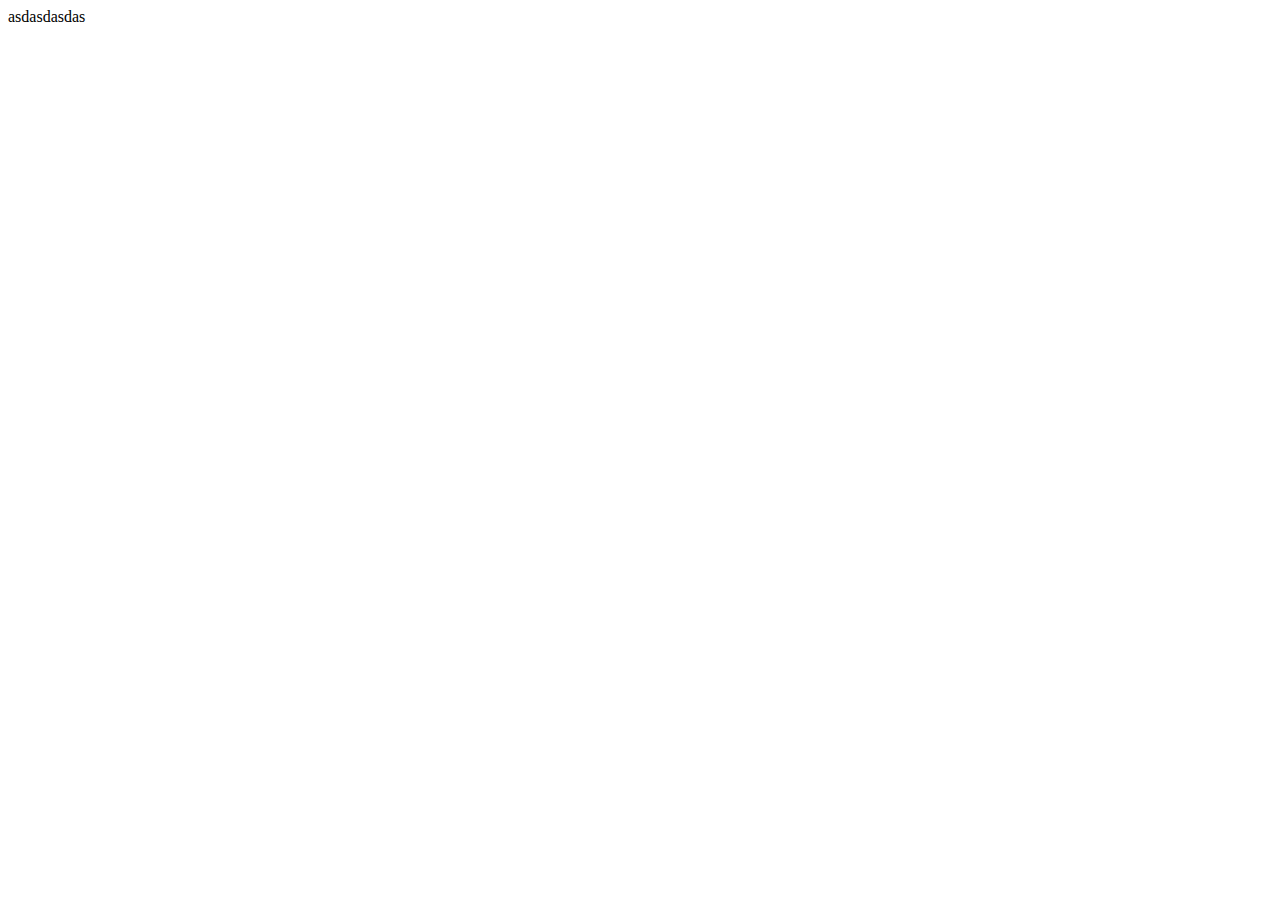
==== index.html @ 7785e39b "start" ====
<!DOCTYPE html>
<html lang="en">
<head>
    <meta charset="UTF-8">
    <meta name="viewport" content="width=device-width, initial-scale=1.0">
    <title>Document</title>
</head>
<body>
    asdasdasdas
</body>
</html>
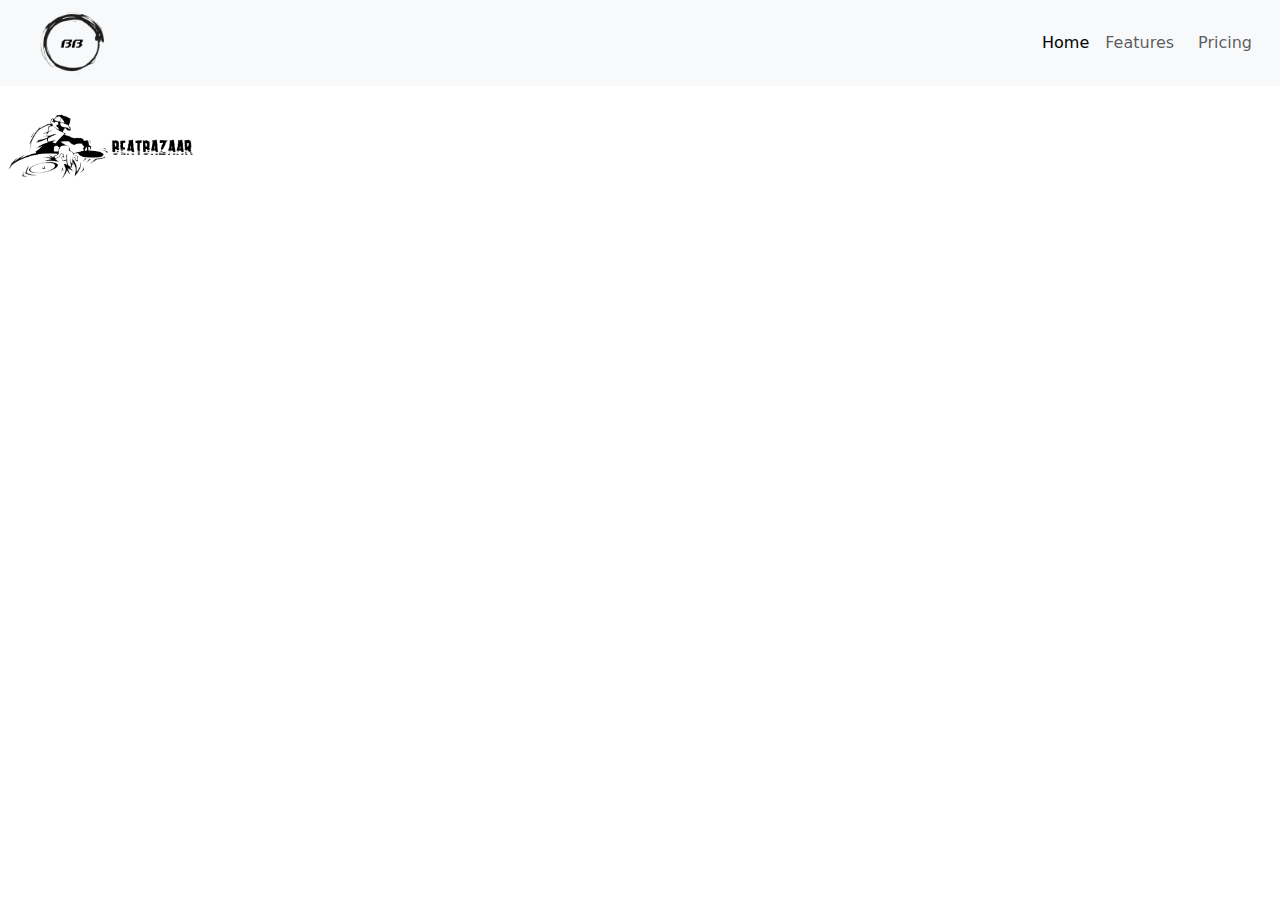
==== commit 06e94e9d: "Navbar and two pictures of logos imported into images_videos folder" ====
--- a/index.html
+++ b/index.html
@@ -1,11 +1,29 @@
-<!DOCTYPE html>
+<!doctype html>
 <html lang="en">
 <head>
-    <meta charset="UTF-8">
-    <meta name="viewport" content="width=device-width, initial-scale=1.0">
-    <title>Document</title>
+        <meta charset="utf-8">
+        <meta name="viewport" content="width=device-width, initial-scale=1">
+        <title>Bootstrap demo</title>
+        <link href="https://cdn.jsdelivr.net/npm/bootstrap@5.3.3/dist/css/bootstrap.min.css" rel="stylesheet" integrity="sha384-QWTKZyjpPEjISv5WaRU9OFeRpok6YctnYmDr5pNlyT2bRjXh0JMhjY6hW+ALEwIH" crossorigin="anonymous">
 </head>
 <body>
-    asdasdasdas
+        <nav class="navbar navbar-expand-lg bg-body-tertiary">
+                <div class="container-fluid">
+                    <span class="navbar-text">
+                    </span>
+                    <img src="images_videos/BB_Logo.png" class="" alt="The shortened version of the BeatBazaar logo" width="120" height="70">
+                    <div class="collapse navbar-collapse" id="navbarText">
+                        <ul class="navbar-nav ms-auto mb-2 mb-lg-0">
+                            <a class="nav-link active" aria-current="page" href="#">Home</a>
+                            <a class="nav-link" href="#">Features</a>
+                            <a class="nav-link me-2 ms-2" href="#">Pricing</a>
+                        </ul>
+                    </div>
+                </div>
+            </nav>
+
+            <img src="images_videos/BeatBazaar_Logo.png" alt="The original logo of BeatBazaar" width="200" class="m-0">
+
+        <script src="https://cdn.jsdelivr.net/npm/bootstrap@5.3.3/dist/js/bootstrap.bundle.min.js" integrity="sha384-YvpcrYf0tY3lHB60NNkmXc5s9fDVZLESaAA55NDzOxhy9GkcIdslK1eN7N6jIeHz" crossorigin="anonymous"></script>
 </body>
 </html>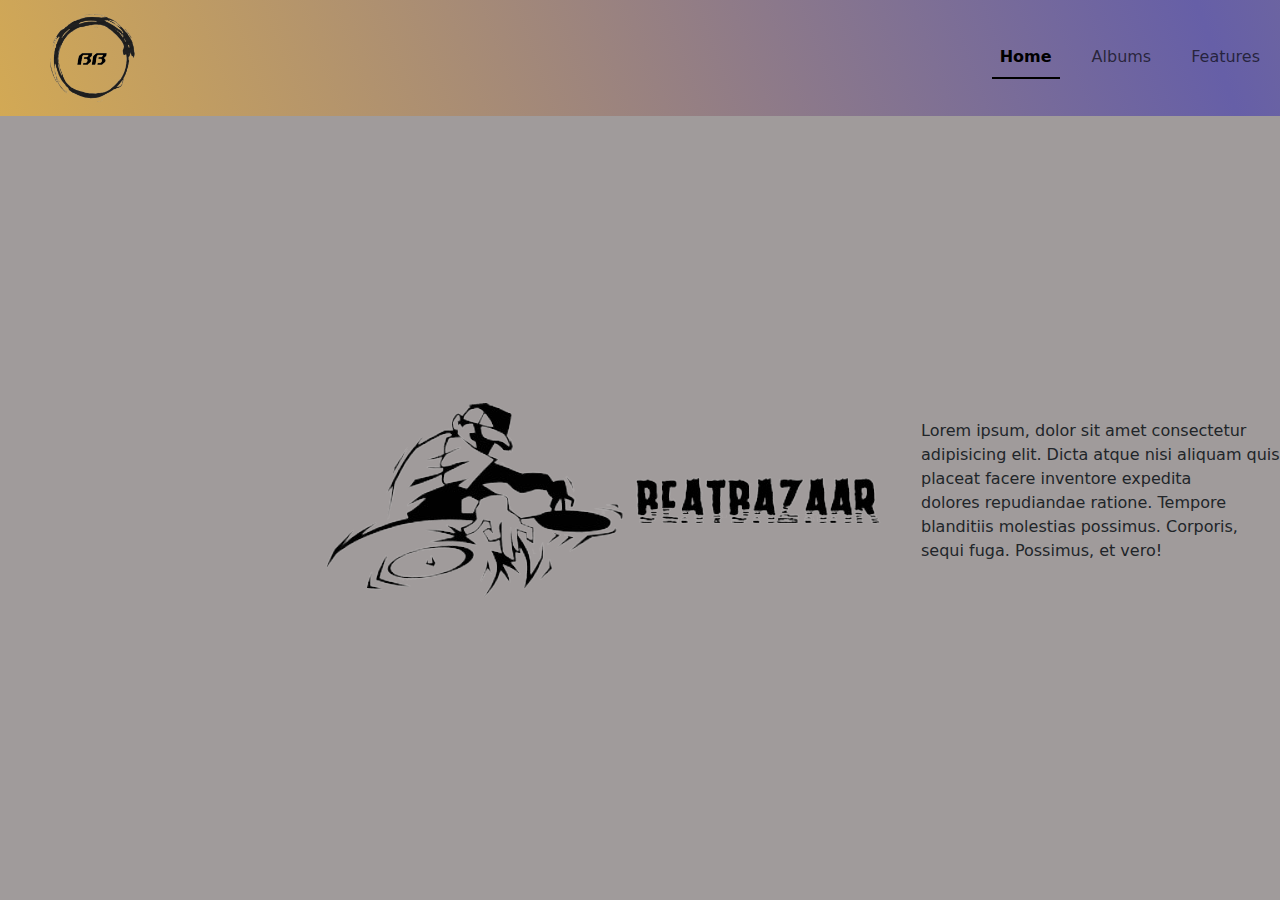
==== commit 26604fc2: "dropdown button added" ====
--- a/index.html
+++ b/index.html
@@ -1,29 +1,35 @@
 <!doctype html>
-<html lang="en">
+<html lang="hu">
 <head>
         <meta charset="utf-8">
         <meta name="viewport" content="width=device-width, initial-scale=1">
         <title>Bootstrap demo</title>
         <link href="https://cdn.jsdelivr.net/npm/bootstrap@5.3.3/dist/css/bootstrap.min.css" rel="stylesheet" integrity="sha384-QWTKZyjpPEjISv5WaRU9OFeRpok6YctnYmDr5pNlyT2bRjXh0JMhjY6hW+ALEwIH" crossorigin="anonymous">
-</head>
+        <link rel="stylesheet" href="style.css">
+    </head>
 <body>
-        <nav class="navbar navbar-expand-lg bg-body-tertiary">
-                <div class="container-fluid">
+        <nav class="navbar background navbar-expand-lg bg-body-tertiary">
+                <div class="container-fluid ">
                     <span class="navbar-text">
                     </span>
-                    <img src="images_videos/BB_Logo.png" class="" alt="The shortened version of the BeatBazaar logo" width="120" height="70">
+                    <a href="index.html"><img src="images_videos/BB_Logo.png" class="" alt="The shortened version of the BeatBazaar logo" width="160" height="100"></a>
                     <div class="collapse navbar-collapse" id="navbarText">
-                        <ul class="navbar-nav ms-auto mb-2 mb-lg-0">
-                            <a class="nav-link active" aria-current="page" href="#">Home</a>
+                        <ul class=" nav-underline navbar-nav ms-auto mb-2 mb-lg-0">
+                            <a class="nav-link active " aria-current="page" href="#">Home</a>
+                            <a class="nav-link me-2 ms-2" href="albums.html">Albums</a>
                             <a class="nav-link" href="#">Features</a>
-                            <a class="nav-link me-2 ms-2" href="#">Pricing</a>
                         </ul>
                     </div>
                 </div>
             </nav>
+            
+            <div class="image-text-container">
+                <img class="Big_Logo" src="images_videos/BeatBazaar_Logo.png" alt="The original Logo of BeatBazaar">
+                <p>Lorem ipsum, dolor sit amet consectetur adipisicing elit. Dicta atque nisi aliquam quis placeat facere inventore expedita <br>dolores repudiandae ratione. Tempore blanditiis molestias possimus. Corporis, sequi fuga. Possimus, et vero!</p>
+            </div>
 
-            <img src="images_videos/BeatBazaar_Logo.png" alt="The original logo of BeatBazaar" width="200" class="m-0">
-
+                <div>
+            </div>
         <script src="https://cdn.jsdelivr.net/npm/bootstrap@5.3.3/dist/js/bootstrap.bundle.min.js" integrity="sha384-YvpcrYf0tY3lHB60NNkmXc5s9fDVZLESaAA55NDzOxhy9GkcIdslK1eN7N6jIeHz" crossorigin="anonymous"></script>
 </body>
 </html>--- a/style.css
+++ b/style.css
@@ -0,0 +1,48 @@
+.background {
+    height: auto;
+    width: auto;
+    background: linear-gradient(70deg, #daae4f, #665fa7, #bdaa4f, #665fa7);
+    background-size: 300% 300%;
+    animation: color 12s ease-in-out infinite;
+}
+
+@keyframes color {
+    0% {
+        background-position: 0 50%;
+    }
+    50% {
+        background-position: 100% 50%;
+    }
+    0% {
+        background-position: 0 50%;
+    }
+}
+
+body {
+    background-color:#a09b9b;
+    height: 100vh;
+}
+
+.image-text-container {
+    display: flex;
+    align-items: center; 
+    margin-top: 200px;/* if you want to align them vertically */
+    margin-left: 300px;
+}
+
+
+.Big_Logo {
+    margin-right: 20px; /* if you want some space between the image and the text */
+}
+
+#background-video {
+    width: 100vw;
+    height: 100vh;
+    object-fit: cover;
+    position: fixed;
+    left: 0;
+    right: 0;
+    top: 0;
+    bottom: 0;
+    z-index: -1;
+}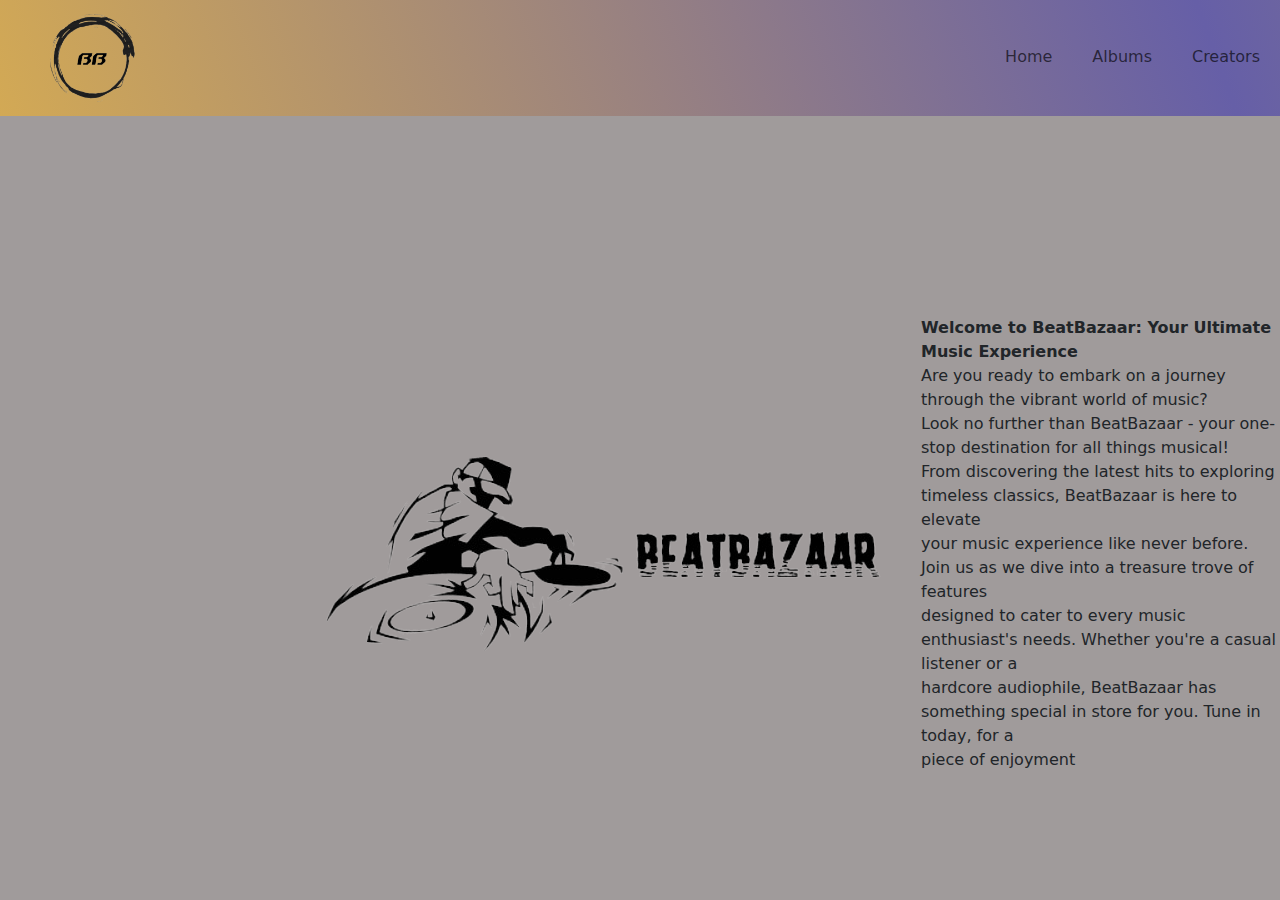
==== commit 6821f958: "Merge branch 'main' of https://github.com/farkasadamattila/python_csapatmunka" ====
--- a/index.html
+++ b/index.html
@@ -1,13 +1,13 @@
 <!doctype html>
 <html lang="hu">
 <head>
-        <meta charset="utf-8">
-        <meta name="viewport" content="width=device-width, initial-scale=1">
-        <title>Bootstrap demo</title>
-        <link href="https://cdn.jsdelivr.net/npm/bootstrap@5.3.3/dist/css/bootstrap.min.css" rel="stylesheet" integrity="sha384-QWTKZyjpPEjISv5WaRU9OFeRpok6YctnYmDr5pNlyT2bRjXh0JMhjY6hW+ALEwIH" crossorigin="anonymous">
+    <meta charset="utf-8">
+    <meta name="viewport" content="width=device-width, initial-scale=1">
+    <title>Bootstrap demo</title>
+    <link href="https://cdn.jsdelivr.net/npm/bootstrap@5.3.3/dist/css/bootstrap.min.css" rel="stylesheet" integrity="sha384-QWTKZyjpPEjISv5WaRU9OFeRpok6YctnYmDr5pNlyT2bRjXh0JMhjY6hW+ALEwIH" crossorigin="anonymous">
         <link rel="stylesheet" href="style.css">
     </head>
-<body>
+<body >
         <nav class="navbar background navbar-expand-lg bg-body-tertiary">
                 <div class="container-fluid ">
                     <span class="navbar-text">
@@ -15,9 +15,9 @@
                     <a href="index.html"><img src="images_videos/BB_Logo.png" class="" alt="The shortened version of the BeatBazaar logo" width="160" height="100"></a>
                     <div class="collapse navbar-collapse" id="navbarText">
                         <ul class=" nav-underline navbar-nav ms-auto mb-2 mb-lg-0">
-                            <a class="nav-link active " aria-current="page" href="#">Home</a>
+                            <a class="nav-link  " aria-current="page" href="index.html">Home</a>
                             <a class="nav-link me-2 ms-2" href="albums.html">Albums</a>
-                            <a class="nav-link" href="#">Features</a>
+                            <a class="nav-link" href="creators.html">Creators</a>
                         </ul>
                     </div>
                 </div>
@@ -25,11 +25,15 @@
             
             <div class="image-text-container">
                 <img class="Big_Logo" src="images_videos/BeatBazaar_Logo.png" alt="The original Logo of BeatBazaar">
-                <p>Lorem ipsum, dolor sit amet consectetur adipisicing elit. Dicta atque nisi aliquam quis placeat facere inventore expedita <br>dolores repudiandae ratione. Tempore blanditiis molestias possimus. Corporis, sequi fuga. Possimus, et vero!</p>
+                <p>
+                    <strong>Welcome to BeatBazaar: Your Ultimate Music Experience</strong> <br>      
+                Are you ready to embark on a journey through the vibrant world of music? <br> Look no further than BeatBazaar - your one-stop destination for all things musical! <br> From discovering the latest hits to exploring timeless classics, BeatBazaar is here to elevate <br> your music experience like never before.
+                Join us as we dive into a treasure trove of features <br> designed to cater to every music enthusiast's needs. Whether you're a casual listener or a <br> hardcore audiophile, BeatBazaar has something special in store for you. Tune in today, for a <br> piece of enjoyment</p>
             </div>
 
                 <div>
             </div>
-        <script src="https://cdn.jsdelivr.net/npm/bootstrap@5.3.3/dist/js/bootstrap.bundle.min.js" integrity="sha384-YvpcrYf0tY3lHB60NNkmXc5s9fDVZLESaAA55NDzOxhy9GkcIdslK1eN7N6jIeHz" crossorigin="anonymous"></script>
-</body>
+        <script src="https://cdn.jsdelivr.net/npm/bootstrap@5.3.3/dist/js/bootstrap.bundle.min.js" integrity="sha384-YvpcrYf0tY3lHB60NNkmXc5s9fDVZLESaAA55NDzOxhy9GkcIdslK1eN7N6jIeHz" crossorigin="anonymous"></script>    
+    </body>
+
 </html>--- a/style.css
+++ b/style.css
@@ -45,4 +45,8 @@
     top: 0;
     bottom: 0;
     z-index: -1;
+}
+
+.padding {
+    padding-top: 150px;
 }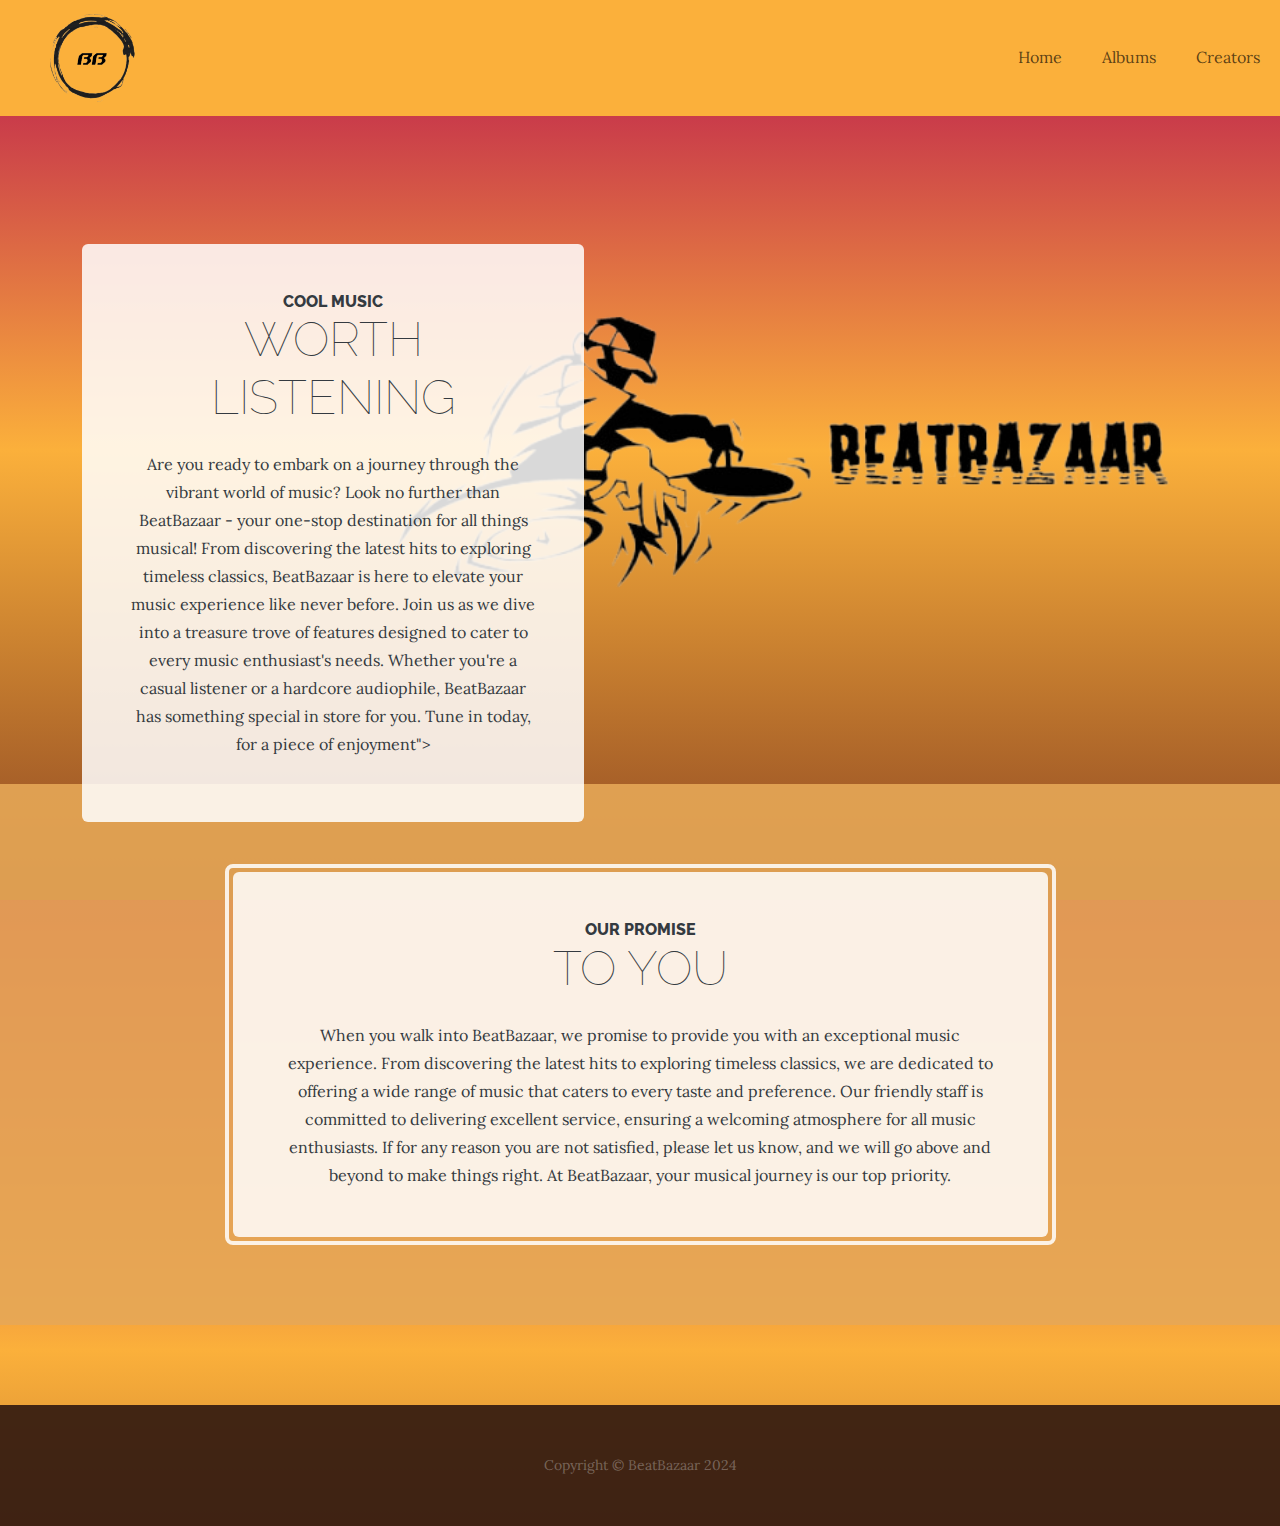
==== commit c12a50d5: "#8 Html and css file modification" ====
--- a/index.html
+++ b/index.html
@@ -1,39 +1,65 @@
-<!doctype html>
-<html lang="hu">
+<!DOCTYPE html>
+<html data-bs-theme="light" lang="en">
+
 <head>
     <meta charset="utf-8">
-    <meta name="viewport" content="width=device-width, initial-scale=1">
-    <title>Bootstrap demo</title>
-    <link href="https://cdn.jsdelivr.net/npm/bootstrap@5.3.3/dist/css/bootstrap.min.css" rel="stylesheet" integrity="sha384-QWTKZyjpPEjISv5WaRU9OFeRpok6YctnYmDr5pNlyT2bRjXh0JMhjY6hW+ALEwIH" crossorigin="anonymous">
-        <link rel="stylesheet" href="style.css">
-    </head>
-<body >
-        <nav class="navbar background navbar-expand-lg bg-body-tertiary">
-                <div class="container-fluid ">
-                    <span class="navbar-text">
-                    </span>
-                    <a href="index.html"><img src="images_videos/BB_Logo.png" class="" alt="The shortened version of the BeatBazaar logo" width="160" height="100"></a>
-                    <div class="collapse navbar-collapse" id="navbarText">
-                        <ul class=" nav-underline navbar-nav ms-auto mb-2 mb-lg-0">
-                            <a class="nav-link  " aria-current="page" href="index.html">Home</a>
-                            <a class="nav-link me-2 ms-2" href="albums.html">Albums</a>
-                            <a class="nav-link" href="creators.html">Creators</a>
-                        </ul>
+    <meta name="viewport" content="width=device-width, initial-scale=1.0, shrink-to-fit=no">
+    <title>Home - BeatBazaar</title>
+    <meta name="description" content="Welcome to BeatBazaar: Your Ultimate Music Experience
+">
+    <link rel="stylesheet" href="assets/bootstrap/css/bootstrap.min.css">
+    <link rel="stylesheet" href="https://fonts.googleapis.com/css?family=Raleway:100,100i,200,200i,300,300i,400,400i,500,500i,600,600i,700,700i,800,800i,900,900i&amp;display=swap">
+    <link rel="stylesheet" href="https://fonts.googleapis.com/css?family=Lora:400,400i,700,700i&amp;display=swap">
+    <link rel="stylesheet" href="style.css">
+</head>
+
+<body>
+    <nav class="navbar background navbar-expand-lg bg-body-tertiary">
+        <div class="container-fluid ">
+            <span class="navbar-text">
+            </span>
+            <a href="index.html"><img src="images_videos/BB_Logo.png" class=""
+                    alt="The shortened version of the BeatBazaar logo" width="160" height="100"></a>
+            <div class="collapse navbar-collapse" id="navbarText">
+                <ul class=" nav-underline navbar-nav ms-auto mb-2 mb-lg-0">
+                    <a class="nav-link  " aria-current="page" href="index.html">Home</a>
+                    <a class="nav-link me-2 ms-2" href="albums.html">Albums</a>
+                    <a class="nav-link" href="creators.html">Creators</a>
+                </ul>
+            </div>
+        </div>
+    </nav>
+    <section class="page-section clearfix">
+        <div class="container">
+            <div class="intro"><img class="img-fluid intro-img mb-3 mb-lg-0 rounded" src="images_videos/BeatBazaar_Logo.png">
+                <div class="text-center intro-text p-5 rounded bg-faded">
+                    <h2 class="section-heading mb-4"><span class="section-heading-upper">Cool Music</span><span class="section-heading-lower">Worth Listening</span></h2>
+                    <p class="mb-3">Are you ready to embark on a journey through the vibrant world of music?  Look no further than
+                        BeatBazaar - your one-stop destination for all things musical!  From discovering the latest hits to exploring timeless classics, BeatBazaar is here to elevate your music experience like never before.
+                        Join us as we dive into a treasure trove of features  designed to cater to every music enthusiast's needs. Whether you're a casual listener or a hardcore audiophile, BeatBazaar has something special in store for you. Tune in today, for a  piece of enjoyment"></p>
+                </div>
+            </div>
+        </div>
+    </section>
+    <section class="page-section cta">
+        <div class="container">
+            <div class="row">
+                <div class="col-xl-9 mx-auto">
+                    <div class="text-center cta-inner rounded">
+                        <h2 class="section-heading mb-4"><span class="section-heading-upper">Our Promise</span><span class="section-heading-lower">To You</span></h2>
+                        <p class="mb-0">When you walk into BeatBazaar, we promise to provide you with an exceptional music experience. From discovering the latest hits to exploring timeless classics, we are dedicated to offering a wide range of music that caters to every taste and preference. Our friendly staff is committed to delivering excellent service, ensuring a welcoming atmosphere for all music enthusiasts. If for any reason you are not satisfied, please let us know, and we will go above and beyond to make things right. At BeatBazaar, your musical journey is our top priority.</p>
                     </div>
                 </div>
-            </nav>
-            
-            <div class="image-text-container">
-                <img class="Big_Logo" src="images_videos/BeatBazaar_Logo.png" alt="The original Logo of BeatBazaar">
-                <p>
-                    <strong>Welcome to BeatBazaar: Your Ultimate Music Experience</strong> <br>      
-                Are you ready to embark on a journey through the vibrant world of music? <br> Look no further than BeatBazaar - your one-stop destination for all things musical! <br> From discovering the latest hits to exploring timeless classics, BeatBazaar is here to elevate <br> your music experience like never before.
-                Join us as we dive into a treasure trove of features <br> designed to cater to every music enthusiast's needs. Whether you're a casual listener or a <br> hardcore audiophile, BeatBazaar has something special in store for you. Tune in today, for a <br> piece of enjoyment</p>
             </div>
-
-                <div>
-            </div>
-        <script src="https://cdn.jsdelivr.net/npm/bootstrap@5.3.3/dist/js/bootstrap.bundle.min.js" integrity="sha384-YvpcrYf0tY3lHB60NNkmXc5s9fDVZLESaAA55NDzOxhy9GkcIdslK1eN7N6jIeHz" crossorigin="anonymous"></script>    
-    </body>
+        </div>
+    </section>
+    <footer class="text-center footer text-faded py-5">
+        <div class="container">
+            <p class="m-0 small">Copyright&nbsp;©&nbsp;BeatBazaar 2024</p>
+        </div>
+    </footer>
+    <script src="assets/bootstrap/js/bootstrap.min.js"></script>
+    <script src="assets/js/current-day.js"></script>
+</body>
 
 </html>--- a/style.css
+++ b/style.css
@@ -1,25 +1,13 @@
 .background {
     height: auto;
     width: auto;
-    background: linear-gradient(70deg, #daae4f, #665fa7, #bdaa4f, #665fa7);
-    background-size: 300% 300%;
-    animation: color 12s ease-in-out infinite;
+    background:linear-gradient( #FBB03B, #FBB03B, #FBB03B);
 }
 
-@keyframes color {
-    0% {
-        background-position: 0 50%;
-    }
-    50% {
-        background-position: 100% 50%;
-    }
-    0% {
-        background-position: 0 50%;
-    }
-}
+
 
 body {
-    background-color:#a09b9b;
+    background: linear-gradient(#b8134f, #FBB03B, #8b4522);
     height: 100vh;
 }
 
@@ -48,5 +36,5 @@
 }
 
 .padding {
-    padding-top: 150px;
+    padding-top: 75px;
 }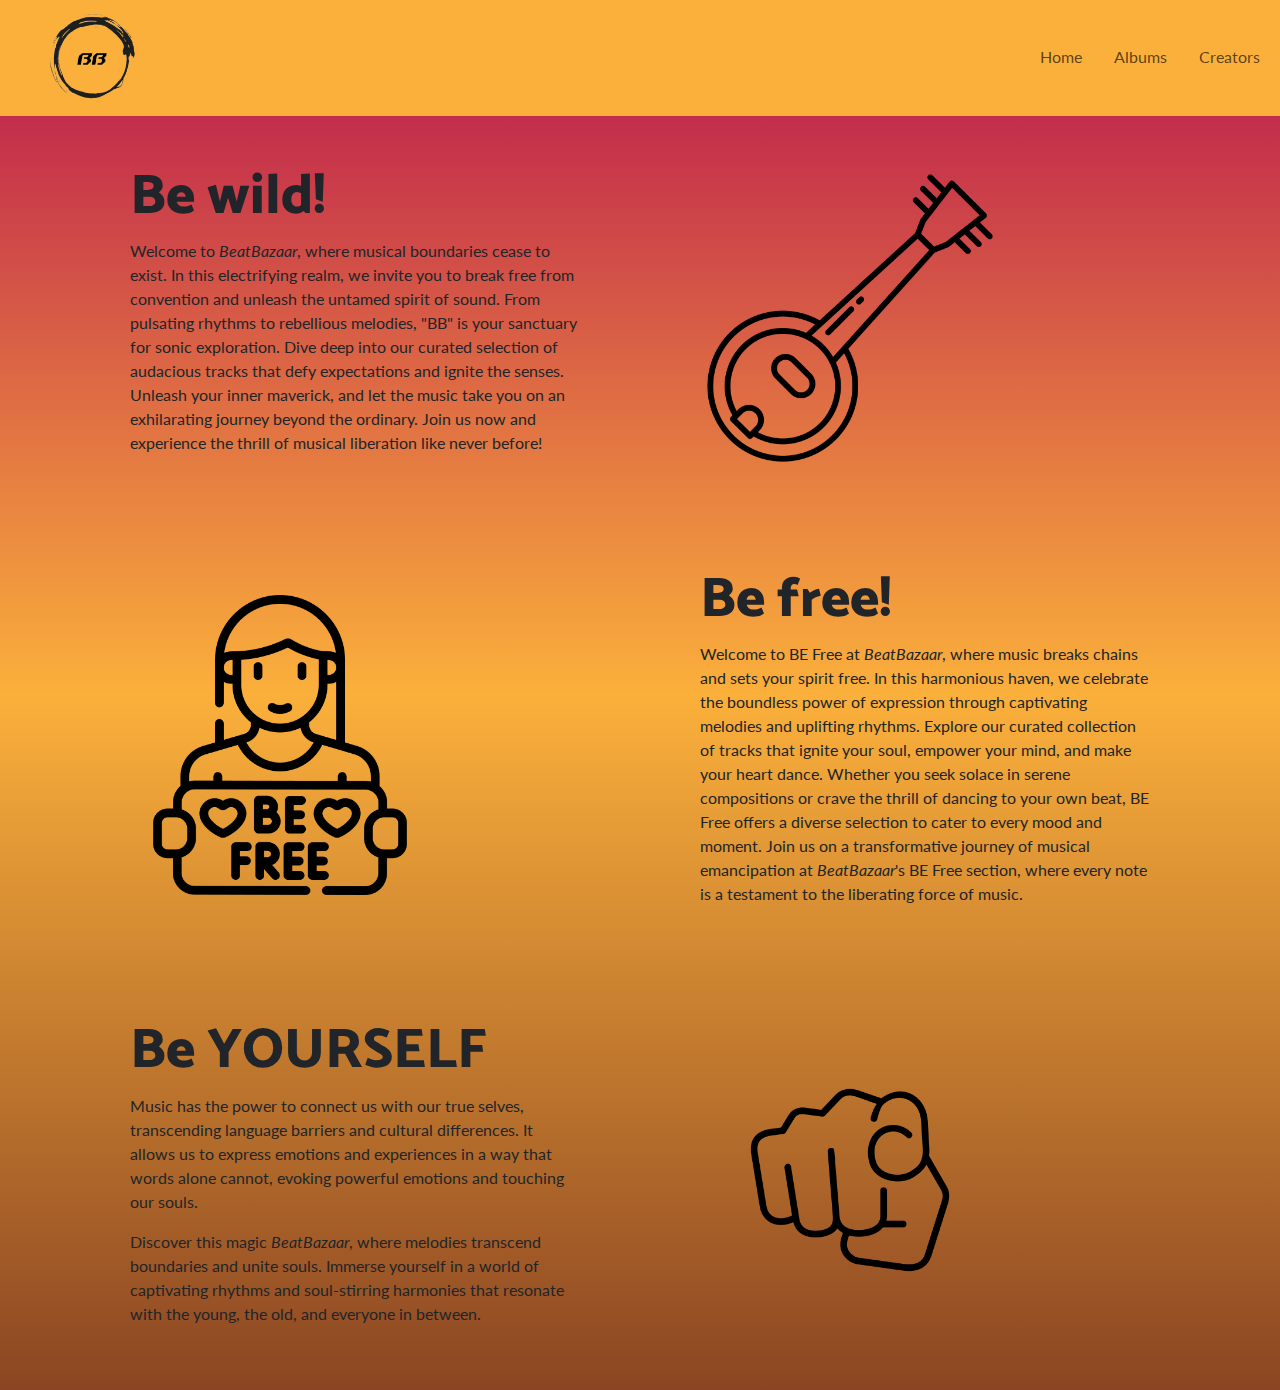
==== commit 21c91f25: "#8 tons of improvements in the index.html file(sections,texts,icon,etc.)" ====
--- a/index.html
+++ b/index.html
@@ -4,62 +4,74 @@
 <head>
     <meta charset="utf-8">
     <meta name="viewport" content="width=device-width, initial-scale=1.0, shrink-to-fit=no">
-    <title>Home - BeatBazaar</title>
-    <meta name="description" content="Welcome to BeatBazaar: Your Ultimate Music Experience
-">
+    <title>BB - Unleash the Power of Music</title>
     <link rel="stylesheet" href="assets/bootstrap/css/bootstrap.min.css">
-    <link rel="stylesheet" href="https://fonts.googleapis.com/css?family=Raleway:100,100i,200,200i,300,300i,400,400i,500,500i,600,600i,700,700i,800,800i,900,900i&amp;display=swap">
-    <link rel="stylesheet" href="https://fonts.googleapis.com/css?family=Lora:400,400i,700,700i&amp;display=swap">
+    <!-- <link rel="stylesheet" href="https://fonts.googleapis.com/css?family=Catamaran:100,200,300,400,500,600,700,800,900&amp;display=swap">
+    <link rel="stylesheet" href="https://fonts.googleapis.com/css?family=Lato:100,100i,300,300i,400,400i,700,700i,900,900i&amp;display=swap"> -->
     <link rel="stylesheet" href="style.css">
 </head>
 
 <body>
-    <nav class="navbar background navbar-expand-lg bg-body-tertiary">
-        <div class="container-fluid ">
-            <span class="navbar-text">
-            </span>
-            <a href="index.html"><img src="images_videos/BB_Logo.png" class=""
-                    alt="The shortened version of the BeatBazaar logo" width="160" height="100"></a>
-            <div class="collapse navbar-collapse" id="navbarText">
-                <ul class=" nav-underline navbar-nav ms-auto mb-2 mb-lg-0">
-                    <a class="nav-link  " aria-current="page" href="index.html">Home</a>
-                    <a class="nav-link me-2 ms-2" href="albums.html">Albums</a>
-                    <a class="nav-link" href="creators.html">Creators</a>
+    <nav class=" navbar navbar-expand-lg background bg-body-tertiary">
+        <div class="container-fluid">
+            <a class="" href="index.html"><img src="images_videos/BB_Logo.png" height="100" alt="The shortened version of the BeatBazaar logo" width="160"></a>
+            <button data-bs-toggle="collapse" class="navbar-toggler" data-bs-target="#navbarResponsive"><span class="visually-hidden">Toggle navigation</span><span class="navbar-toggler-icon"></span></button>
+            <div class="collapse navbar-collapse" id="navbarResponsive">
+                <ul class="navbar-nav ms-auto nav-underline ms-auto mb-0 mb-lg-0">
+                    <li class="nav-item"><a class="nav-link" href="index.html">Home</a></li>
+                    <li class="nav-item"><a class="nav-link" href="albums.html">Albums</a></li>
+                    <li class="nav-item"><a class="nav-link" href="creators.html">Creators</a></li>
                 </ul>
             </div>
         </div>
     </nav>
-    <section class="page-section clearfix">
+    <section>
         <div class="container">
-            <div class="intro"><img class="img-fluid intro-img mb-3 mb-lg-0 rounded" src="images_videos/BeatBazaar_Logo.png">
-                <div class="text-center intro-text p-5 rounded bg-faded">
-                    <h2 class="section-heading mb-4"><span class="section-heading-upper">Cool Music</span><span class="section-heading-lower">Worth Listening</span></h2>
-                    <p class="mb-3">Are you ready to embark on a journey through the vibrant world of music?  Look no further than
-                        BeatBazaar - your one-stop destination for all things musical!  From discovering the latest hits to exploring timeless classics, BeatBazaar is here to elevate your music experience like never before.
-                        Join us as we dive into a treasure trove of features  designed to cater to every music enthusiast's needs. Whether you're a casual listener or a hardcore audiophile, BeatBazaar has something special in store for you. Tune in today, for a  piece of enjoyment"></p>
+            <div class="row align-items-center">
+                <div class="col-lg-6 order-lg-2">
+                    <div class="p-5"><img class="" src="images_videos/banjo.png" height="300" width="300"></div>
+                </div>
+                <div class="col-lg-6 order-lg-1">
+                    <div class="p-5">
+                        <h2 class="display-4">Be wild!</h2>
+                        <p>Welcome to <em>BeatBazaar</em>, where musical boundaries cease to exist. In this electrifying realm, we invite you to break free from convention and unleash the untamed spirit of sound. From pulsating rhythms to rebellious melodies, "BB" is your sanctuary for sonic exploration. Dive deep into our curated selection of audacious tracks that defy expectations and ignite the senses. Unleash your inner maverick, and let the music take you on an exhilarating journey beyond the ordinary. Join us now and experience the thrill of musical liberation like never before!
                 </div>
             </div>
         </div>
     </section>
-    <section class="page-section cta">
+    <section>
         <div class="container">
-            <div class="row">
-                <div class="col-xl-9 mx-auto">
-                    <div class="text-center cta-inner rounded">
-                        <h2 class="section-heading mb-4"><span class="section-heading-upper">Our Promise</span><span class="section-heading-lower">To You</span></h2>
-                        <p class="mb-0">When you walk into BeatBazaar, we promise to provide you with an exceptional music experience. From discovering the latest hits to exploring timeless classics, we are dedicated to offering a wide range of music that caters to every taste and preference. Our friendly staff is committed to delivering excellent service, ensuring a welcoming atmosphere for all music enthusiasts. If for any reason you are not satisfied, please let us know, and we will go above and beyond to make things right. At BeatBazaar, your musical journey is our top priority.</p>
+            <div class="row align-items-center">
+                <div class="col-lg-6 order-lg-1">
+                    <div class="p-5"><img class=" img-fluid" src="images_videos/be-free.png" height="300" width="300"></div>
+                </div>
+                <div class="col-lg-6 order-lg-2">
+                    <div class="p-5">
+                        <h2 class="display-4">Be free!</h2>
+                        <p>
+                            Welcome to BE Free at <em>BeatBazaar</em>, where music breaks chains and sets your spirit free. In this harmonious haven, we celebrate the boundless power of expression through captivating melodies and uplifting rhythms. Explore our curated collection of tracks that ignite your soul, empower your mind, and make your heart dance. Whether you seek solace in serene compositions or crave the thrill of dancing to your own beat, BE Free offers a diverse selection to cater to every mood and moment. Join us on a transformative journey of musical emancipation at <em>BeatBazaar</em>'s BE Free section, where every note is a testament to the liberating force of music.</p>
                     </div>
                 </div>
             </div>
         </div>
     </section>
-    <footer class="text-center footer text-faded py-5">
+    <section>
         <div class="container">
-            <p class="m-0 small">Copyright&nbsp;©&nbsp;BeatBazaar 2024</p>
+            <div class="row align-items-center">
+                <div class="col-lg-6 order-lg-2">
+                    <div class="p-5"><img class="rounded-circle img-fluid" src="images_videos/point.png" height="300" width="300"></div>
+                </div>
+                <div class="col-lg-6 order-lg-1">
+                    <div class="p-5">
+                        <h2 class="display-4">Be YOURSELF</h2>
+                        <p>Music has the power to connect us with our true selves, transcending language barriers and cultural differences. It allows us to express emotions and experiences in a way that words alone cannot, evoking powerful emotions and touching our souls.</p>
+                        <p>Discover this magic <em>BeatBazaar</em>, where melodies transcend boundaries and unite souls. Immerse yourself in a world of captivating rhythms and soul-stirring harmonies that resonate with the young, the old, and everyone in between.</p>
+                    </div>
+                </div>
+            </div>
         </div>
-    </footer>
+    </section>
     <script src="assets/bootstrap/js/bootstrap.min.js"></script>
-    <script src="assets/js/current-day.js"></script>
 </body>
 
 </html>